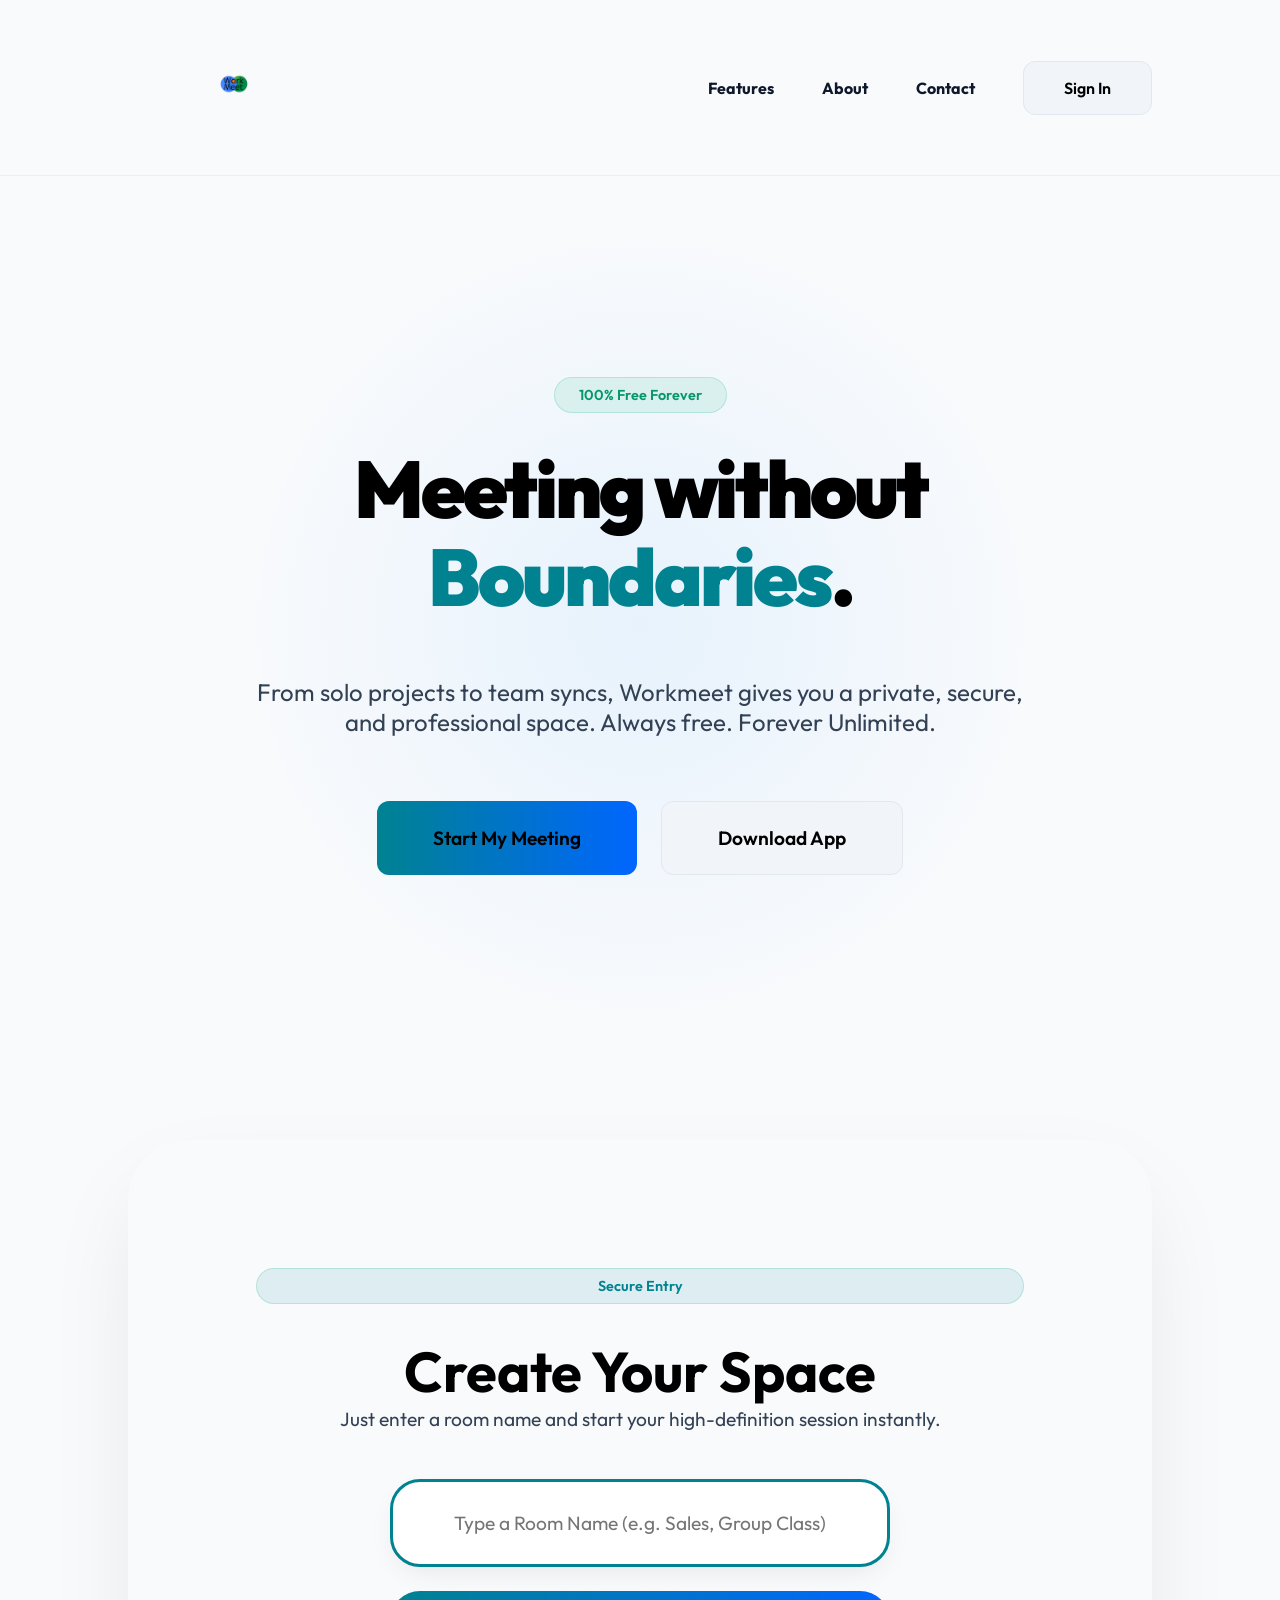
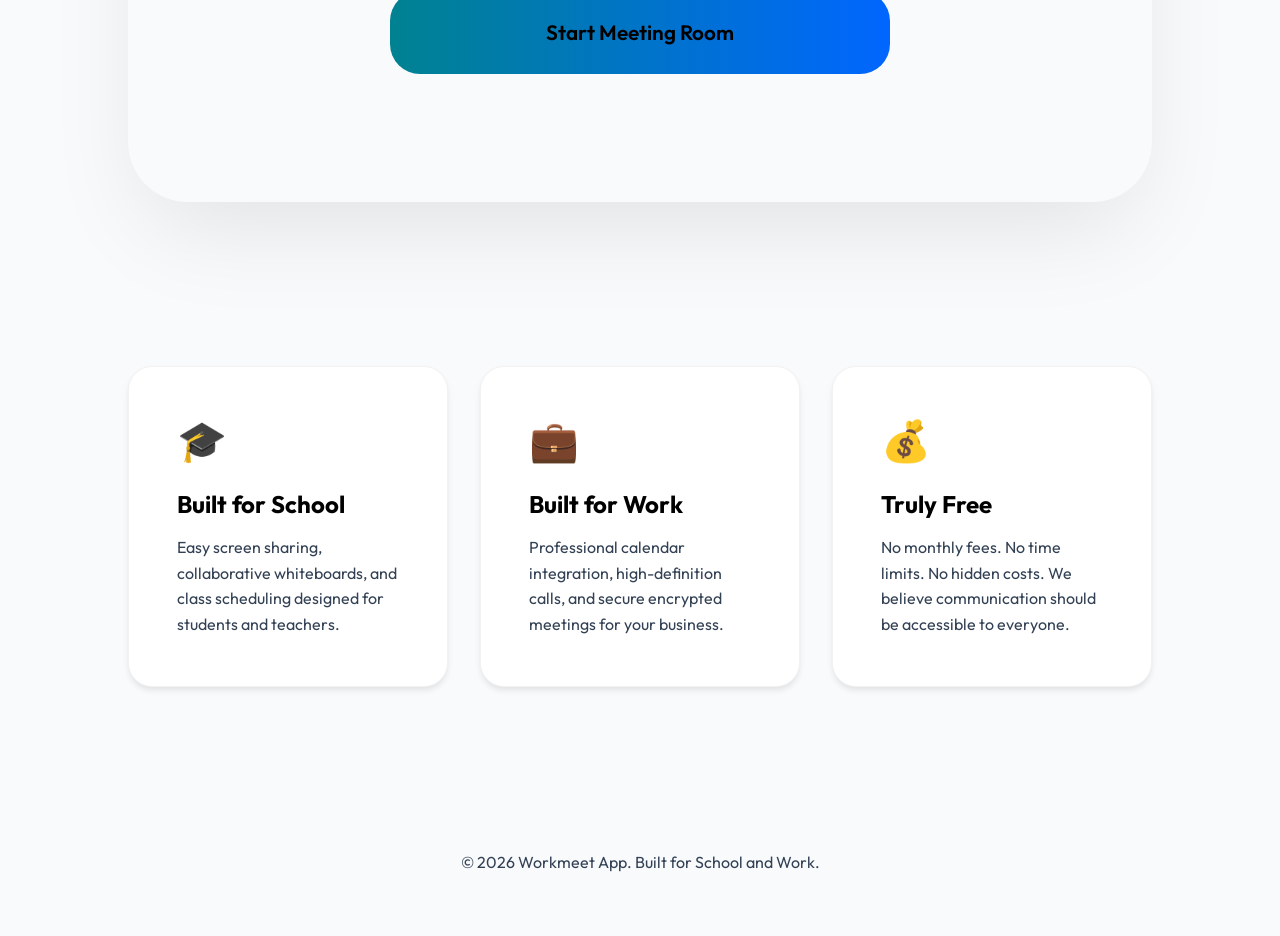
==== index.html @ 9fe21818 "Add files via upload" ====
<!DOCTYPE html>
<html lang="en">
<head>
    <meta charset="UTF-8">
    <meta name="viewport" content="width=device-width, initial-scale=1.0">
    <title>Workmeet | Free Meetings for School & Work</title>
    <meta name="description" content="The first 100% free meeting app designed for students and professionals. No limits. No hidden costs.">
    <link rel="stylesheet" href="index.css">
    <link href="https://fonts.googleapis.com/css2?family=Outfit:wght@400;500;600;700;800;900&display=swap" rel="stylesheet">
</head>
<body>
    <nav class="navbar" style="justify-content: space-between; align-items: center; padding: 1.5rem 10%; position: sticky; top: 0;">
        <div class="logo">
            <img src="assets/logo.png" alt="Workmeet Logo" style="height: 120px; width: auto; object-fit: contain;">
        </div>
        <div class="nav-links" style="display: flex; gap: 3rem; align-items: center;">
            <a href="#features" style="text-decoration: none; color: #0f172a; font-weight: 700;">Features</a>
            <a href="#about" style="text-decoration: none; color: #0f172a; font-weight: 700;">About</a>
            <a href="#contact" style="text-decoration: none; color: #0f172a; font-weight: 700;">Contact</a>
            <button class="btn btn-secondary" style="padding: 1rem 2.5rem; font-size: 1rem;">Sign In</button>
        </div>
    </nav>
    <main>
        <section class="hero" style="min-height: 80vh; display: flex; flex-direction: column; justify-content: center; align-items: center;">
            <div class="badge">100% Free Forever</div>
            <h1 style="font-size: 5rem; letter-spacing: -3px;">Meeting without <br> <span style="color: var(--primary)">Boundaries</span>.</h1>
            <p class="subtitle" style="font-size: 1.5rem; max-width: 800px; margin: 2rem 0;">From solo projects to team syncs, Workmeet gives you a private, secure, and professional space. Always free. Forever Unlimited.</p>
            
            <div class="hero-btns" style="display: flex; gap: 1.5rem; margin-top: 2rem;">
                <button class="btn btn-primary" style="padding: 1.5rem 3.5rem; font-size: 1.2rem;" onclick="scrollToJoinData()">Start My Meeting</button>
                <button class="btn btn-secondary" style="padding: 1.5rem 3.5rem; font-size: 1.2rem;">Download App</button>
            </div>
        </section>

        <!-- New Join Section (Separate) -->
        <section id="join-section" style="padding: 8rem 10%; background: #f8fafc; border-radius: 60px; margin: 4rem 10%; text-align: center; box-shadow: 0 40px 100px -20px rgba(0,0,0,0.1);">
            <div class="badge" style="background: rgba(0, 130, 145, 0.1); color: var(--primary);">Secure Entry</div>
            <h2 style="font-size: 3.5rem; margin-top: 1rem;">Create Your Space</h2>
            <p style="font-size: 1.2rem; color: var(--text-dim); margin-bottom: 3rem;">Just enter a room name and start your high-definition session instantly.</p>
            
            <div style="display: flex; flex-direction: column; align-items: center; gap: 1.5rem; width: 100%; max-width: 500px; margin: 0 auto;">
                <input type="text" id="join-room-name" placeholder="Type a Room Name (e.g. Sales, Group Class)" style="width: 100%; padding: 1.8rem 2.5rem; border-radius: 30px; border: 3px solid #e2e8f0; font-size: 1.2rem; font-family: 'Outfit'; outline: none; text-align: center; box-shadow: 0 10px 30px -10px rgba(0,0,0,0.1); transition: all 0.3s; border-color: var(--primary);">
                <button class="btn btn-primary" style="width: 100%; padding: 1.8rem; font-size: 1.3rem; border-radius: 30px;" onclick="joinMeeting()">Start Meeting Room</button>
            </div>
        </section>

        <script>
            function scrollToJoinData() {
                document.getElementById('join-section').scrollIntoView({ behavior: 'smooth' });
                document.getElementById('join-room-name').focus();
            }

            function joinMeeting() {
                const room = document.getElementById('join-room-name').value || 'Private Room';
                window.location.href = `dashboard.html?room=${encodeURIComponent(room)}`;
            }
        </script>

        <section id="features" class="features">
            <div class="feature-card">
                <span class="feature-icon">🎓</span>
                <h3>Built for School</h3>
                <p>Easy screen sharing, collaborative whiteboards, and class scheduling designed for students and teachers.</p>
            </div>
            <div class="feature-card">
                <span class="feature-icon">💼</span>
                <h3>Built for Work</h3>
                <p>Professional calendar integration, high-definition calls, and secure encrypted meetings for your business.</p>
            </div>
            <div class="feature-card">
                <span class="feature-icon">💰</span>
                <h3>Truly Free</h3>
                <p>No monthly fees. No time limits. No hidden costs. We believe communication should be accessible to everyone.</p>
            </div>
        </section>
    </main>

    <footer style="padding: 4rem 10%; text-align: center; color: var(--text-dim); border-top: 1px solid rgba(255,255,255,0.05)">
        <p>&copy; 2026 Workmeet App. Built for School and Work.</p>
    </footer>
</body>
</html>
---- index.css ----
/* Design System */
:root {
    --primary: #008291;
    --secondary: #0066ff;
    --bg-dark: #f8fafc;
    --card-bg: rgba(0, 0, 0, 0.03);
    --text-main: #000000;
    --text-dim: #334155;
    --accent: #059669;
}

* {
    margin: 0;
    padding: 0;
    box-sizing: border-box;
    font-family: 'Outfit', 'Inter', sans-serif;
}

body {
    background-color: var(--bg-dark);
    color: var(--text-main);
    overflow-x: hidden;
}

/* Animations */
@keyframes fadeIn {
    from { opacity: 0; transform: translateY(20px); }
    to { opacity: 1; transform: translateY(0); }
}

@keyframes glow {
    0% { box-shadow: 0 0 5px var(--primary); }
    50% { box-shadow: 0 0 20px var(--primary); }
    100% { box-shadow: 0 0 5px var(--primary); }
}

/* Layout */
.navbar {
    padding: 1.5rem 10%;
    display: flex;
    justify-content: space-between;
    align-items: center;
    background: rgba(248, 250, 252, 0.9);
    backdrop-filter: blur(10px);
    border-bottom: 1px solid rgba(0,0,0,0.05);
    position: fixed;
    width: 100%;
    z-index: 1000;
}

.logo {
    font-size: 1.8rem;
    font-weight: 800;
    background: linear-gradient(to right, var(--primary), var(--secondary));
    -webkit-background-clip: text;
    background-clip: text;
    -webkit-text-fill-color: transparent;
    letter-spacing: -1px;
}

.nav-links {
    display: flex;
    gap: 2.5rem;
}

.nav-links a {
    color: #334155;
    text-decoration: none;
    font-weight: 700;
    transition: color 0.3s;
}

.nav-links a:hover {
    color: var(--primary);
}

.hero {
    height: 100vh;
    display: flex;
    flex-direction: column;
    justify-content: center;
    align-items: center;
    text-align: center;
    padding: 0 10%;
    background: radial-gradient(circle at 50% 50%, rgba(79, 172, 254, 0.1) 0%, transparent 50%);
}

.badge {
    background: rgba(16, 185, 129, 0.1);
    color: var(--accent);
    padding: 0.5rem 1.5rem;
    border-radius: 99px;
    font-size: 0.9rem;
    font-weight: 600;
    margin-bottom: 2rem;
    border: 1px solid rgba(16, 185, 129, 0.2);
    animation: fadeIn 0.8s ease-out;
}

h1 {
    font-size: 4.5rem;
    font-weight: 900;
    margin-bottom: 1.5rem;
    line-height: 1.1;
    animation: fadeIn 1s ease-out;
}

.subtitle {
    font-size: 1.25rem;
    color: var(--text-dim);
    max-width: 600px;
    margin-bottom: 3rem;
    animation: fadeIn 1.2s ease-out;
}

.cta-group {
    display: flex;
    gap: 1.5rem;
    animation: fadeIn 1.4s ease-out;
}

.btn {
    padding: 1rem 2.5rem;
    border-radius: 12px;
    font-size: 1.1rem;
    font-weight: 600;
    cursor: pointer;
    transition: all 0.3s;
    border: none;
}

.btn-primary {
    background: linear-gradient(to right, var(--primary), var(--secondary));
    color: #000;
}

.btn-primary:hover {
    transform: translateY(-3px);
    box-shadow: 0 10px 20px rgba(0, 242, 254, 0.3);
}

.btn-secondary {
    background: #f1f5f9;
    color: #000000;
    border: 1px solid #e2e8f0;
}

.btn-secondary:hover {
    background: #e2e8f0;
}

/* Features Section */
.features {
    padding: 100px 10%;
    display: grid;
    grid-template-columns: repeat(auto-fit, minmax(300px, 1fr));
    gap: 2rem;
}

.feature-card {
    background: #ffffff;
    padding: 3rem;
    border-radius: 24px;
    border: 1px solid rgba(0,0,0,0.05);
    box-shadow: 0 4px 6px -1px rgba(0, 0, 0, 0.1);
    transition: all 0.3s;
}

.feature-card:hover {
    border-color: var(--primary);
    transform: translateY(-10px);
}

.feature-icon {
    font-size: 2.5rem;
    margin-bottom: 1.5rem;
    display: block;
}

.feature-card h3 {
    font-size: 1.5rem;
    margin-bottom: 1rem;
}

.feature-card p {
    color: var(--text-dim);
    line-height: 1.6;
}
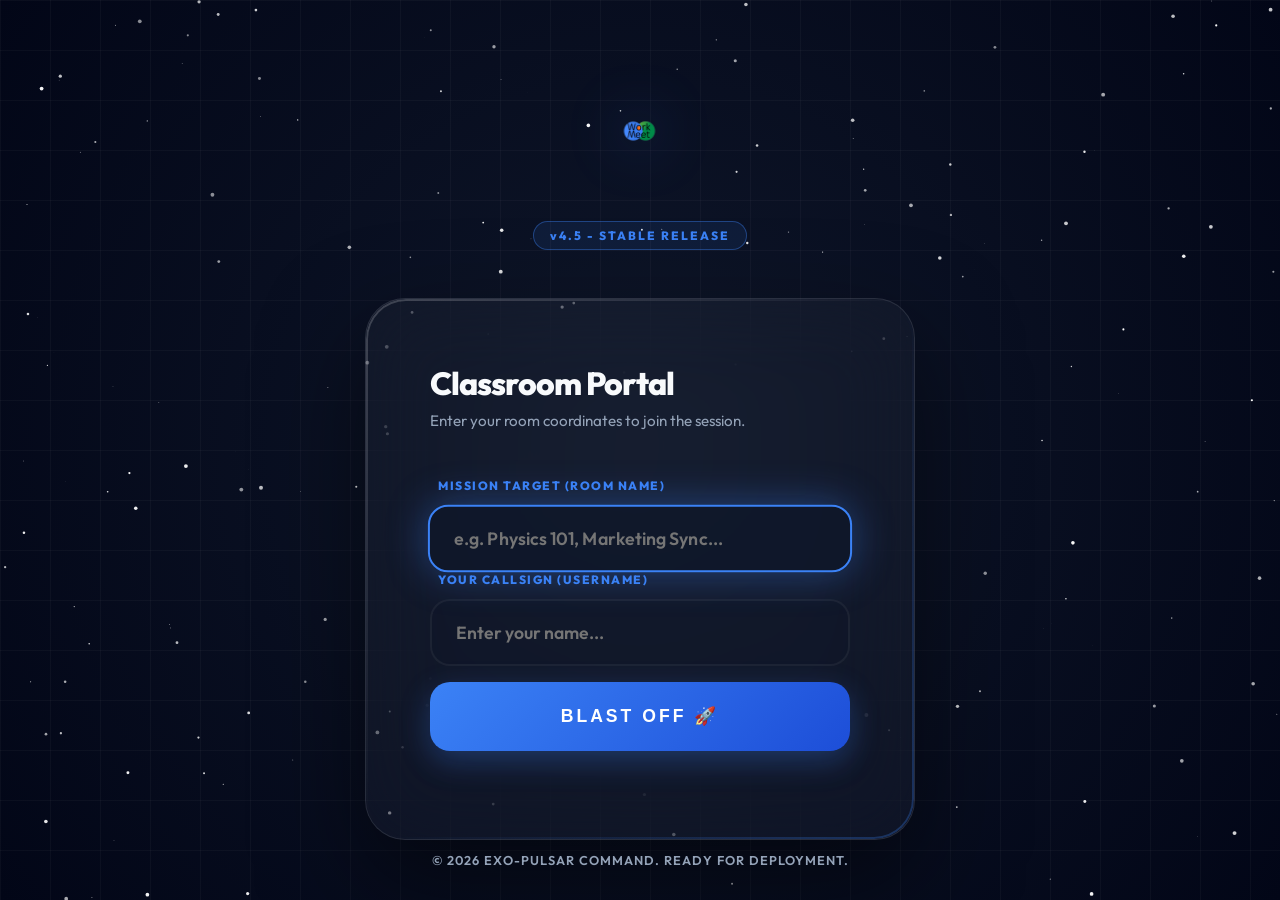
==== commit d267fdb8: "Add files via upload" ====
--- a/index.html
+++ b/index.html
@@ -3,80 +3,118 @@
 <head>
     <meta charset="UTF-8">
     <meta name="viewport" content="width=device-width, initial-scale=1.0">
-    <title>Workmeet | Free Meetings for School & Work</title>
-    <meta name="description" content="The first 100% free meeting app designed for students and professionals. No limits. No hidden costs.">
+    <title>Exo-Pulsar | The Universal Classroom Portal</title>
+    <meta name="description" content="Entry portal for Exo-Pulsar, the elite classroom hub for synchronized learning and professional collaboration.">
     <link rel="stylesheet" href="index.css">
-    <link href="https://fonts.googleapis.com/css2?family=Outfit:wght@400;500;600;700;800;900&display=swap" rel="stylesheet">
 </head>
 <body>
-    <nav class="navbar" style="justify-content: space-between; align-items: center; padding: 1.5rem 10%; position: sticky; top: 0;">
-        <div class="logo">
-            <img src="assets/logo.png" alt="Workmeet Logo" style="height: 120px; width: auto; object-fit: contain;">
+    <!-- BACKGROUND HUD -->
+    <canvas id="stars"></canvas>
+    <div class="grid-bg"></div>
+
+    <main class="portal-container">
+        <!-- LOGO HUD -->
+        <div class="logo-hud">
+            <img src="assets/logo.png" alt="Exo Logo" class="logo-image">
+            <div>
+                <span class="version-pill">v4.5 - STABLE RELEASE</span>
+            </div>
         </div>
-        <div class="nav-links" style="display: flex; gap: 3rem; align-items: center;">
-            <a href="#features" style="text-decoration: none; color: #0f172a; font-weight: 700;">Features</a>
-            <a href="#about" style="text-decoration: none; color: #0f172a; font-weight: 700;">About</a>
-            <a href="#contact" style="text-decoration: none; color: #0f172a; font-weight: 700;">Contact</a>
-            <button class="btn btn-secondary" style="padding: 1rem 2.5rem; font-size: 1rem;">Sign In</button>
-        </div>
-    </nav>
-    <main>
-        <section class="hero" style="min-height: 80vh; display: flex; flex-direction: column; justify-content: center; align-items: center;">
-            <div class="badge">100% Free Forever</div>
-            <h1 style="font-size: 5rem; letter-spacing: -3px;">Meeting without <br> <span style="color: var(--primary)">Boundaries</span>.</h1>
-            <p class="subtitle" style="font-size: 1.5rem; max-width: 800px; margin: 2rem 0;">From solo projects to team syncs, Workmeet gives you a private, secure, and professional space. Always free. Forever Unlimited.</p>
-            
-            <div class="hero-btns" style="display: flex; gap: 1.5rem; margin-top: 2rem;">
-                <button class="btn btn-primary" style="padding: 1.5rem 3.5rem; font-size: 1.2rem;" onclick="scrollToJoinData()">Start My Meeting</button>
-                <button class="btn btn-secondary" style="padding: 1.5rem 3.5rem; font-size: 1.2rem;">Download App</button>
+
+        <!-- ENTRY PORTAL -->
+        <section class="entry-portal">
+            <h1 class="portal-title">Classroom Portal</h1>
+            <p class="portal-subtitle">Enter your room coordinates to join the session.</p>
+
+            <div class="input-group">
+                <div>
+                    <label class="input-label">MISSION TARGET (ROOM NAME)</label>
+                    <input type="text" id="join-room-name" class="portal-input" placeholder="e.g. Physics 101, Marketing Sync..." autofocus>
+                </div>
+                
+                <div>
+                    <label class="input-label">YOUR CALLSIGN (USERNAME)</label>
+                    <input type="text" id="join-user-name" class="portal-input" placeholder="Enter your name...">
+                </div>
+
+                <button class="btn-launch" onclick="launchMission()">Blast Off 🚀</button>
             </div>
         </section>
 
-        <!-- New Join Section (Separate) -->
-        <section id="join-section" style="padding: 8rem 10%; background: #f8fafc; border-radius: 60px; margin: 4rem 10%; text-align: center; box-shadow: 0 40px 100px -20px rgba(0,0,0,0.1);">
-            <div class="badge" style="background: rgba(0, 130, 145, 0.1); color: var(--primary);">Secure Entry</div>
-            <h2 style="font-size: 3.5rem; margin-top: 1rem;">Create Your Space</h2>
-            <p style="font-size: 1.2rem; color: var(--text-dim); margin-bottom: 3rem;">Just enter a room name and start your high-definition session instantly.</p>
-            
-            <div style="display: flex; flex-direction: column; align-items: center; gap: 1.5rem; width: 100%; max-width: 500px; margin: 0 auto;">
-                <input type="text" id="join-room-name" placeholder="Type a Room Name (e.g. Sales, Group Class)" style="width: 100%; padding: 1.8rem 2.5rem; border-radius: 30px; border: 3px solid #e2e8f0; font-size: 1.2rem; font-family: 'Outfit'; outline: none; text-align: center; box-shadow: 0 10px 30px -10px rgba(0,0,0,0.1); transition: all 0.3s; border-color: var(--primary);">
-                <button class="btn btn-primary" style="width: 100%; padding: 1.8rem; font-size: 1.3rem; border-radius: 30px;" onclick="joinMeeting()">Start Meeting Room</button>
-            </div>
-        </section>
-
-        <script>
-            function scrollToJoinData() {
-                document.getElementById('join-section').scrollIntoView({ behavior: 'smooth' });
-                document.getElementById('join-room-name').focus();
-            }
-
-            function joinMeeting() {
-                const room = document.getElementById('join-room-name').value || 'Private Room';
-                window.location.href = `dashboard.html?room=${encodeURIComponent(room)}`;
-            }
-        </script>
-
-        <section id="features" class="features">
-            <div class="feature-card">
-                <span class="feature-icon">🎓</span>
-                <h3>Built for School</h3>
-                <p>Easy screen sharing, collaborative whiteboards, and class scheduling designed for students and teachers.</p>
-            </div>
-            <div class="feature-card">
-                <span class="feature-icon">💼</span>
-                <h3>Built for Work</h3>
-                <p>Professional calendar integration, high-definition calls, and secure encrypted meetings for your business.</p>
-            </div>
-            <div class="feature-card">
-                <span class="feature-icon">💰</span>
-                <h3>Truly Free</h3>
-                <p>No monthly fees. No time limits. No hidden costs. We believe communication should be accessible to everyone.</p>
-            </div>
-        </section>
+        <footer class="portal-footer">
+            &copy; 2026 EXO-PULSAR COMMAND. READY FOR DEPLOYMENT.
+        </footer>
     </main>
 
-    <footer style="padding: 4rem 10%; text-align: center; color: var(--text-dim); border-top: 1px solid rgba(255,255,255,0.05)">
-        <p>&copy; 2026 Workmeet App. Built for School and Work.</p>
-    </footer>
+    <script>
+        // --- STAR FIELD ENGINE ---
+        const canvas = document.getElementById('stars');
+        const ctx = canvas.getContext('2d');
+        let stars = [];
+
+        function resize() {
+            canvas.width = window.innerWidth;
+            canvas.height = window.innerHeight;
+        }
+
+        class Star {
+            constructor() {
+                this.x = Math.random() * canvas.width;
+                this.y = Math.random() * canvas.height;
+                this.size = Math.random() * 2;
+                this.speed = Math.random() * 0.5 + 0.1;
+            }
+            update() {
+                this.y += this.speed;
+                if (this.y > canvas.height) {
+                    this.y = 0;
+                    this.x = Math.random() * canvas.width;
+                }
+            }
+            draw() {
+                ctx.fillStyle = 'rgba(255, 255, 255, ' + (Math.random() * 0.5 + 0.5) + ')';
+                ctx.beginPath();
+                ctx.arc(this.x, this.y, this.size, 0, Math.PI * 2);
+                ctx.fill();
+            }
+        }
+
+        function initStars() {
+            stars = [];
+            for (let i = 0; i < 200; i++) {
+                stars.push(new Star());
+            }
+        }
+
+        function animate() {
+            ctx.clearRect(0, 0, canvas.width, canvas.height);
+            stars.forEach(s => {
+                s.update();
+                s.draw();
+            });
+            requestAnimationFrame(animate);
+        }
+
+        window.addEventListener('resize', () => { resize(); initStars(); });
+        resize();
+        initStars();
+        animate();
+
+        // --- LAUNCH LOGIC ---
+        function launchMission() {
+            const room = document.getElementById('join-room-name').value || 'Private Room';
+            const user = document.getElementById('join-user-name').value || 'Guest';
+            
+            // Save user name locally for the dashboard to pick up
+            localStorage.setItem('exo_username', user);
+            
+            window.location.href = `dashboard.html?room=${encodeURIComponent(room)}`;
+        }
+
+        // Enter key support
+        document.addEventListener('keypress', (e) => {
+            if (e.key === 'Enter') launchMission();
+        });
+    </script>
 </body>
 </html>
--- a/index.css
+++ b/index.css
@@ -1,188 +1,214 @@
-/* Design System */
+@import url('https://fonts.googleapis.com/css2?family=Outfit:wght@400;500;600;700;800;900&display=swap');
+
 :root {
-    --primary: #008291;
-    --secondary: #0066ff;
-    --bg-dark: #f8fafc;
-    --card-bg: rgba(0, 0, 0, 0.03);
-    --text-main: #000000;
-    --text-dim: #334155;
-    --accent: #059669;
+    --primary: #3b82f6;
+    --primary-glow: rgba(59, 130, 246, 0.4);
+    --bg-space: #020617;
+    --glass: rgba(255, 255, 255, 0.03);
+    --glass-heavy: rgba(255, 255, 255, 0.08);
+    --glass-border: rgba(255, 255, 255, 0.1);
+    --text-white: #f8fafc;
+    --text-dim: #94a3b8;
 }
 
 * {
     margin: 0;
     padding: 0;
     box-sizing: border-box;
-    font-family: 'Outfit', 'Inter', sans-serif;
 }
 
 body {
-    background-color: var(--bg-dark);
-    color: var(--text-main);
+    font-family: 'Outfit', sans-serif;
+    background-color: var(--bg-space);
+    color: var(--text-white);
     overflow-x: hidden;
-}
-
-/* Animations */
-@keyframes fadeIn {
-    from { opacity: 0; transform: translateY(20px); }
-    to { opacity: 1; transform: translateY(0); }
-}
-
-@keyframes glow {
-    0% { box-shadow: 0 0 5px var(--primary); }
-    50% { box-shadow: 0 0 20px var(--primary); }
-    100% { box-shadow: 0 0 5px var(--primary); }
-}
-
-/* Layout */
-.navbar {
-    padding: 1.5rem 10%;
-    display: flex;
-    justify-content: space-between;
-    align-items: center;
-    background: rgba(248, 250, 252, 0.9);
-    backdrop-filter: blur(10px);
-    border-bottom: 1px solid rgba(0,0,0,0.05);
+    min-height: 100vh;
+}
+
+/* --- STAR FIELD CORE --- */
+canvas#stars {
     position: fixed;
-    width: 100%;
-    z-index: 1000;
-}
-
-.logo {
-    font-size: 1.8rem;
-    font-weight: 800;
-    background: linear-gradient(to right, var(--primary), var(--secondary));
-    -webkit-background-clip: text;
-    background-clip: text;
-    -webkit-text-fill-color: transparent;
-    letter-spacing: -1px;
-}
-
-.nav-links {
-    display: flex;
-    gap: 2.5rem;
-}
-
-.nav-links a {
-    color: #334155;
-    text-decoration: none;
-    font-weight: 700;
-    transition: color 0.3s;
-}
-
-.nav-links a:hover {
-    color: var(--primary);
-}
-
-.hero {
-    height: 100vh;
+    top: 0;
+    left: 0;
+    width: 100%;
+    height: 100%;
+    z-index: 0;
+    background: radial-gradient(circle at 50% 50%, #0f172a 0%, #020617 100%);
+}
+
+.portal-container {
+    position: relative;
+    z-index: 10;
+    min-height: 100vh;
     display: flex;
     flex-direction: column;
+    align-items: center;
     justify-content: center;
-    align-items: center;
+    padding: 2rem;
+}
+
+/* --- LOGO HUD --- */
+.logo-hud {
+    margin-bottom: 3rem;
     text-align: center;
-    padding: 0 10%;
-    background: radial-gradient(circle at 50% 50%, rgba(79, 172, 254, 0.1) 0%, transparent 50%);
-}
-
-.badge {
-    background: rgba(16, 185, 129, 0.1);
-    color: var(--accent);
-    padding: 0.5rem 1.5rem;
+    animation: fadeInDown 1s ease-out;
+}
+
+.logo-image {
+    height: 140px;
+    width: auto;
+    filter: drop-shadow(0 0 30px var(--primary-glow));
+}
+
+.version-pill {
+    display: inline-block;
+    background: rgba(59, 130, 246, 0.1);
+    border: 1px solid var(--primary-glow);
+    color: var(--primary);
+    padding: 6px 16px;
     border-radius: 99px;
-    font-size: 0.9rem;
-    font-weight: 600;
-    margin-bottom: 2rem;
-    border: 1px solid rgba(16, 185, 129, 0.2);
-    animation: fadeIn 0.8s ease-out;
-}
-
-h1 {
-    font-size: 4.5rem;
-    font-weight: 900;
+    font-size: 0.75rem;
+    font-weight: 800;
+    letter-spacing: 2px;
+    margin-top: 1rem;
+}
+
+/* --- ENTRY PORTAL CARD --- */
+.entry-portal {
+    background: var(--glass);
+    backdrop-filter: blur(40px);
+    -webkit-backdrop-filter: blur(40px);
+    border: 1px solid var(--glass-border);
+    border-radius: 40px;
+    padding: 4rem;
+    width: 100%;
+    max-width: 550px;
+    box-shadow: 0 40px 100px rgba(0,0,0,0.5);
+    animation: portalLaunch 1.2s cubic-bezier(0.16, 1, 0.3, 1);
+    position: relative;
+}
+
+.entry-portal::before {
+    content: '';
+    position: absolute;
+    inset: 0;
+    border-radius: 40px;
+    padding: 2px;
+    background: linear-gradient(135deg, rgba(255,255,255,0.2), transparent, rgba(59, 130, 246, 0.3));
+    -webkit-mask: linear-gradient(#fff 0 0) content-box, linear-gradient(#fff 0 0);
+    mask: linear-gradient(#fff 0 0) content-box, linear-gradient(#fff 0 0);
+    -webkit-mask-composite: xor;
+    mask-composite: exclude;
+}
+
+.portal-title {
+    font-size: 2rem;
+    font-weight: 800;
+    margin-bottom: 0.5rem;
+    letter-spacing: -1px;
+}
+
+.portal-subtitle {
+    color: var(--text-dim);
+    font-size: 0.95rem;
+    margin-bottom: 3rem;
+}
+
+/* --- INPUT SYSTEM --- */
+.input-group {
     margin-bottom: 1.5rem;
-    line-height: 1.1;
-    animation: fadeIn 1s ease-out;
-}
-
-.subtitle {
-    font-size: 1.25rem;
-    color: var(--text-dim);
-    max-width: 600px;
-    margin-bottom: 3rem;
-    animation: fadeIn 1.2s ease-out;
-}
-
-.cta-group {
-    display: flex;
-    gap: 1.5rem;
-    animation: fadeIn 1.4s ease-out;
-}
-
-.btn {
-    padding: 1rem 2.5rem;
-    border-radius: 12px;
+    text-align: left;
+}
+
+.input-label {
+    display: block;
+    font-size: 0.75rem;
+    font-weight: 800;
+    color: var(--primary);
+    letter-spacing: 1.5px;
+    text-transform: uppercase;
+    margin-bottom: 0.75rem;
+    margin-left: 0.5rem;
+}
+
+.portal-input {
+    width: 100%;
+    background: rgba(15, 23, 42, 0.4);
+    border: 2px solid rgba(255,255,255,0.05);
+    border-radius: 20px;
+    padding: 1.25rem 1.5rem;
+    color: white;
     font-size: 1.1rem;
     font-weight: 600;
+    font-family: inherit;
+    transition: all 0.3s;
+    outline: none;
+}
+
+.portal-input:focus {
+    background: rgba(15, 23, 42, 0.7);
+    border-color: var(--primary);
+    box-shadow: 0 0 40px var(--primary-glow);
+    transform: scale(1.01);
+}
+
+.btn-launch {
+    width: 100%;
+    background: linear-gradient(135deg, #3b82f6, #1d4ed8);
+    color: white;
+    border: none;
+    padding: 1.5rem;
+    border-radius: 20px;
+    font-size: 1.1rem;
+    font-weight: 900;
+    text-transform: uppercase;
+    letter-spacing: 3px;
     cursor: pointer;
-    transition: all 0.3s;
-    border: none;
-}
-
-.btn-primary {
-    background: linear-gradient(to right, var(--primary), var(--secondary));
-    color: #000;
-}
-
-.btn-primary:hover {
-    transform: translateY(-3px);
-    box-shadow: 0 10px 20px rgba(0, 242, 254, 0.3);
-}
-
-.btn-secondary {
-    background: #f1f5f9;
-    color: #000000;
-    border: 1px solid #e2e8f0;
-}
-
-.btn-secondary:hover {
-    background: #e2e8f0;
-}
-
-/* Features Section */
-.features {
-    padding: 100px 10%;
-    display: grid;
-    grid-template-columns: repeat(auto-fit, minmax(300px, 1fr));
-    gap: 2rem;
-}
-
-.feature-card {
-    background: #ffffff;
-    padding: 3rem;
-    border-radius: 24px;
-    border: 1px solid rgba(0,0,0,0.05);
-    box-shadow: 0 4px 6px -1px rgba(0, 0, 0, 0.1);
-    transition: all 0.3s;
-}
-
-.feature-card:hover {
-    border-color: var(--primary);
-    transform: translateY(-10px);
-}
-
-.feature-icon {
-    font-size: 2.5rem;
-    margin-bottom: 1.5rem;
-    display: block;
-}
-
-.feature-card h3 {
-    font-size: 1.5rem;
-    margin-bottom: 1rem;
-}
-
-.feature-card p {
+    transition: all 0.4s cubic-bezier(0.175, 0.885, 0.32, 1.275);
+    margin-top: 1rem;
+    box-shadow: 0 10px 30px rgba(59, 130, 246, 0.3);
+}
+
+.btn-launch:hover {
+    transform: translateY(-5px);
+    box-shadow: 0 20px 50px rgba(59, 130, 246, 0.5);
+    filter: brightness(1.1);
+}
+
+.btn-launch:active {
+    transform: translateY(0) scale(0.98);
+}
+
+/* --- FOOTER HUD --- */
+.portal-footer {
+    position: fixed;
+    bottom: 2rem;
+    text-align: center;
+    width: 100%;
     color: var(--text-dim);
-    line-height: 1.6;
-}
+    font-size: 0.8rem;
+    font-weight: 600;
+    letter-spacing: 1px;
+}
+
+/* --- ANIMATIONS --- */
+@keyframes portalLaunch {
+    from { opacity: 0; transform: translateY(50px) scale(0.95); }
+    to { opacity: 1; transform: translateY(0) scale(1); }
+}
+
+@keyframes fadeInDown {
+    from { opacity: 0; transform: translateY(-30px); }
+    to { opacity: 1; transform: translateY(0); }
+}
+
+.grid-bg {
+    position: fixed;
+    inset: 0;
+    background-image: 
+        linear-gradient(rgba(255,255,255,0.03) 1px, transparent 1px),
+        linear-gradient(90deg, rgba(255,255,255,0.03) 1px, transparent 1px);
+    background-size: 50px 50px;
+    z-index: 1;
+    pointer-events: none;
+}
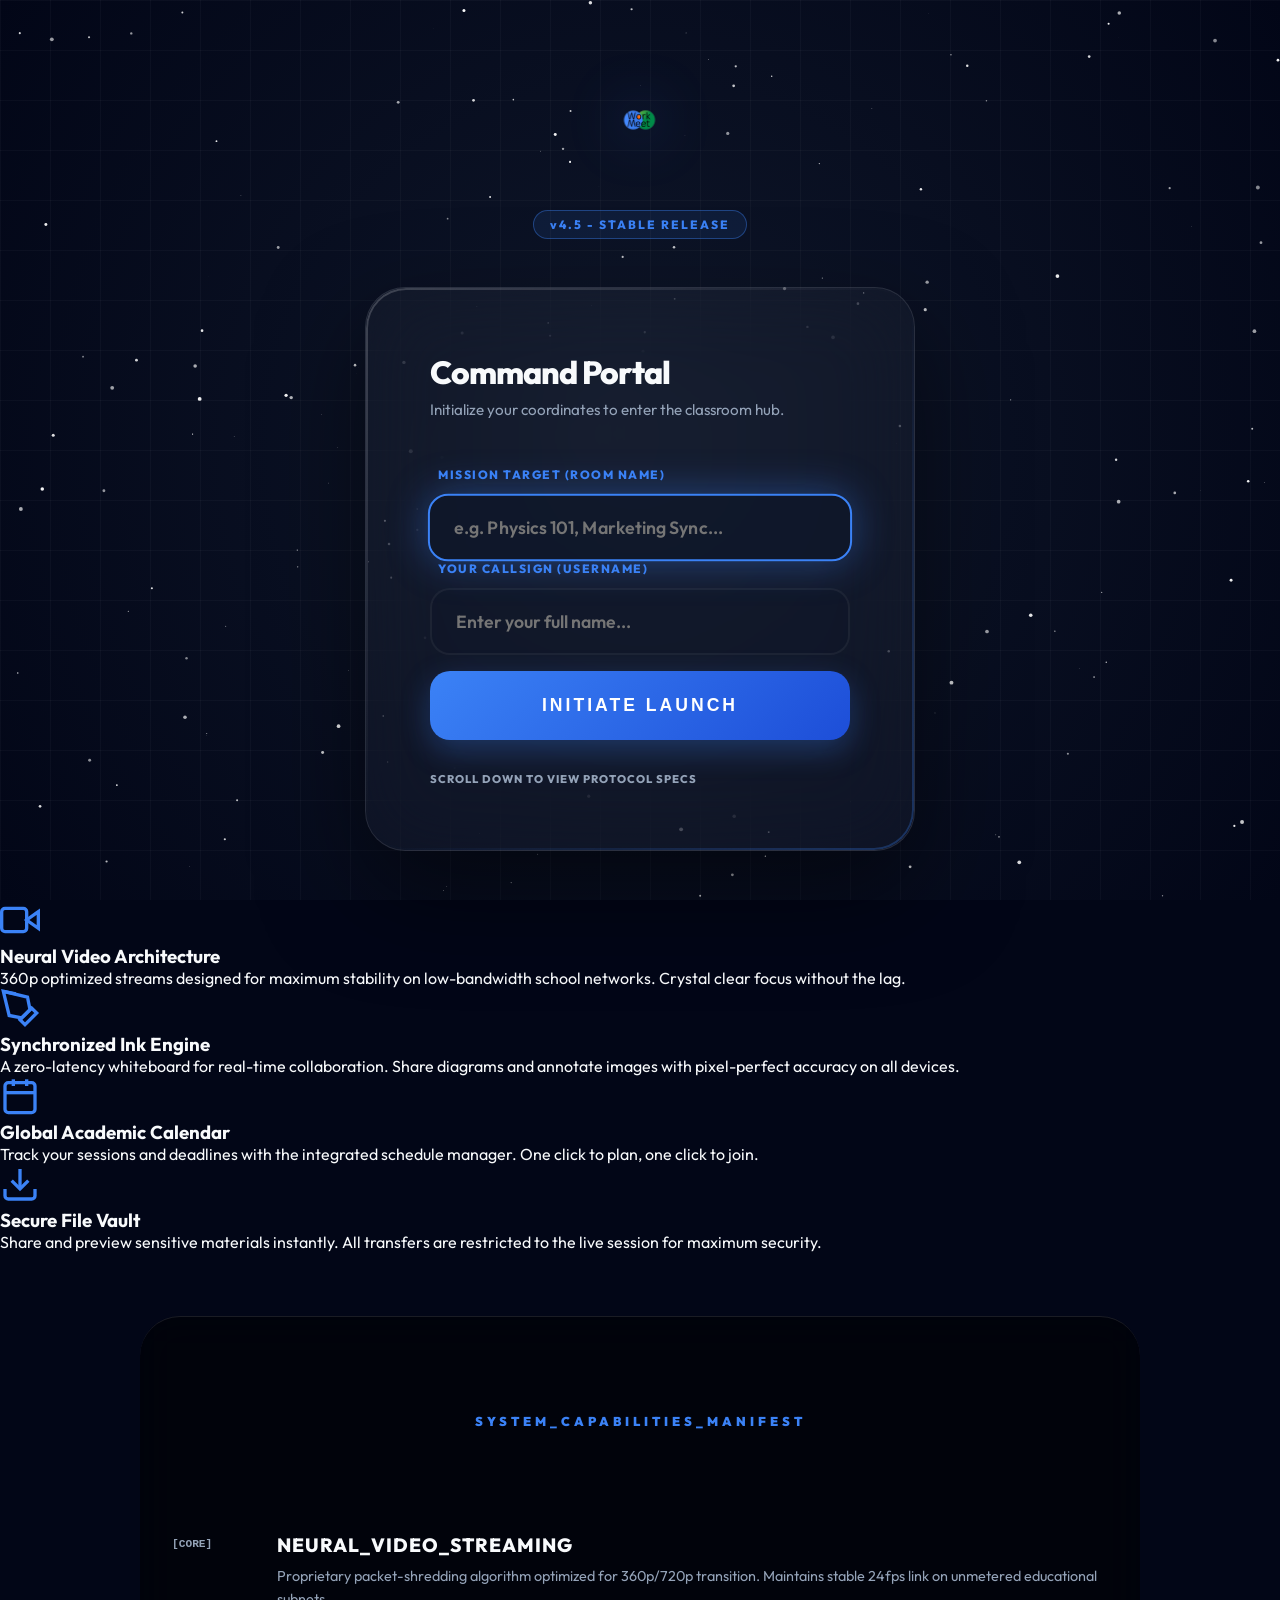
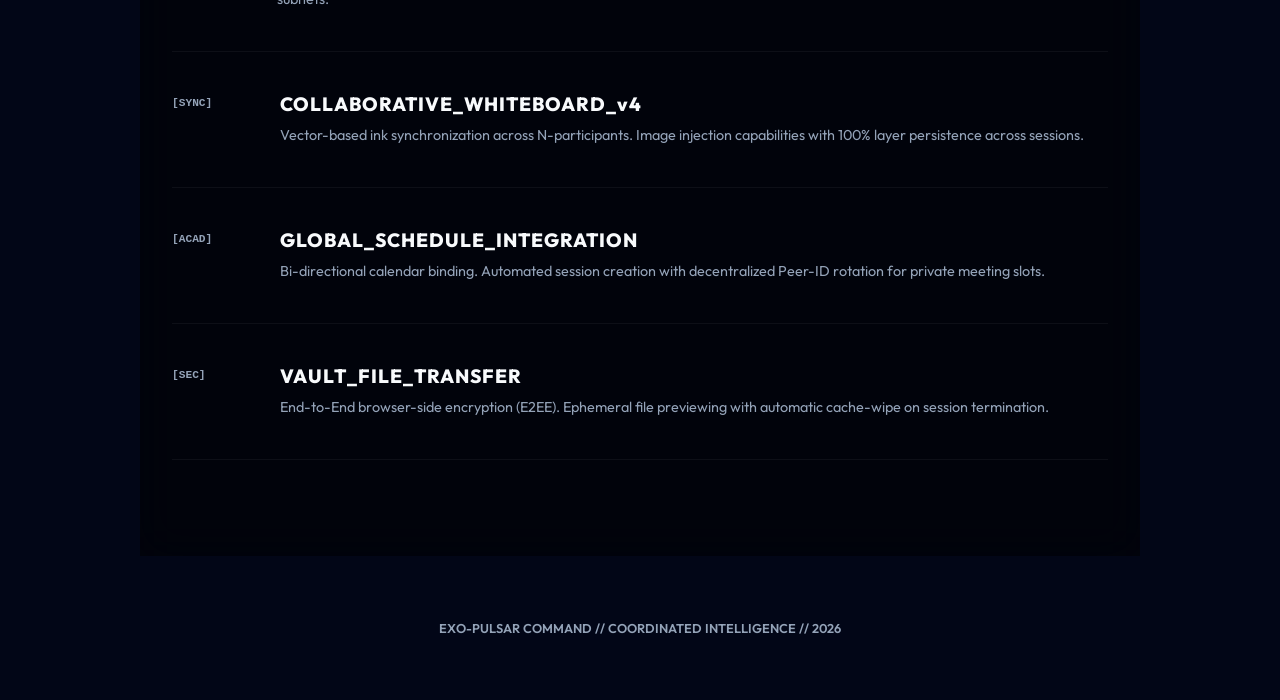
==== commit 4eedaff3: "Add files via upload" ====
--- a/index.html
+++ b/index.html
@@ -3,7 +3,7 @@
 <head>
     <meta charset="UTF-8">
     <meta name="viewport" content="width=device-width, initial-scale=1.0">
-    <title>Exo-Pulsar | The Universal Classroom Portal</title>
+    <title>Exo-Pulsar | The Universal Classroom Protocol</title>
     <meta name="description" content="Entry portal for Exo-Pulsar, the elite classroom hub for synchronized learning and professional collaboration.">
     <link rel="stylesheet" href="index.css">
 </head>
@@ -12,42 +12,116 @@
     <canvas id="stars"></canvas>
     <div class="grid-bg"></div>
 
-    <main class="portal-container">
-        <!-- LOGO HUD -->
-        <div class="logo-hud">
-            <img src="assets/logo.png" alt="Exo Logo" class="logo-image">
-            <div>
-                <span class="version-pill">v4.5 - STABLE RELEASE</span>
+    <main>
+        <section class="portal-container">
+            <!-- LOGO HUD -->
+            <div class="logo-hud">
+                <img src="assets/logo.png" alt="Exo Logo" class="logo-image">
+                <div>
+                    <span class="version-pill">v4.5 - STABLE RELEASE</span>
+                </div>
             </div>
-        </div>
 
-        <!-- ENTRY PORTAL -->
-        <section class="entry-portal">
-            <h1 class="portal-title">Classroom Portal</h1>
-            <p class="portal-subtitle">Enter your room coordinates to join the session.</p>
+            <!-- ENTRY PORTAL -->
+            <section class="entry-portal">
+                <h1 class="portal-title">Command Portal</h1>
+                <p class="portal-subtitle">Initialize your coordinates to enter the classroom hub.</p>
 
-            <div class="input-group">
-                <div>
-                    <label class="input-label">MISSION TARGET (ROOM NAME)</label>
-                    <input type="text" id="join-room-name" class="portal-input" placeholder="e.g. Physics 101, Marketing Sync..." autofocus>
+                <div class="input-group">
+                    <div>
+                        <label class="input-label">MISSION TARGET (ROOM NAME)</label>
+                        <input type="text" id="join-room-name" class="portal-input" placeholder="e.g. Physics 101, Marketing Sync..." autofocus>
+                    </div>
+                    
+                    <div>
+                        <label class="input-label">YOUR CALLSIGN (USERNAME)</label>
+                        <input type="text" id="join-user-name" class="portal-input" placeholder="Enter your full name...">
+                    </div>
+
+                    <button class="btn-launch" onclick="launchMission()">Initiate Launch</button>
                 </div>
                 
-                <div>
-                    <label class="input-label">YOUR CALLSIGN (USERNAME)</label>
-                    <input type="text" id="join-user-name" class="portal-input" placeholder="Enter your name...">
+                <div style="margin-top: 2rem; color: var(--text-dim); font-size: 0.7rem; font-weight: 800; letter-spacing: 1px;">
+                    SCROLL DOWN TO VIEW PROTOCOL SPECS
                 </div>
+            </section>
+        </section>
 
-                <button class="btn-launch" onclick="launchMission()">Blast Off 🚀</button>
+        <!-- FEATURE SHOWCASE (THE VISION SCROLL) -->
+        <section class="features-grid">
+            <div class="f-card">
+                <span class="f-icon">
+                    <svg width="40" height="40" viewBox="0 0 24 24" fill="none" stroke="#3b82f6" stroke-width="2"><path d="M23 7l-7 5 7 5V7z"></path><rect x="1" y="5" width="15" height="14" rx="2" ry="2"></rect></svg>
+                </span>
+                <h3>Neural Video Architecture</h3>
+                <p>360p optimized streams designed for maximum stability on low-bandwidth school networks. Crystal clear focus without the lag.</p>
+            </div>
+            <div class="f-card">
+                <span class="f-icon">
+                    <svg width="40" height="40" viewBox="0 0 24 24" fill="none" stroke="#3b82f6" stroke-width="2"><path d="M12 19l7-7 3 3-7 7-3-3z"></path><path d="M18 13l-1.5-7.5L2 2l3.5 14.5L13 18l5-5z"></path><path d="M2 2l7.5 1.5"></path></svg>
+                </span>
+                <h3>Synchronized Ink Engine</h3>
+                <p>A zero-latency whiteboard for real-time collaboration. Share diagrams and annotate images with pixel-perfect accuracy on all devices.</p>
+            </div>
+            <div class="f-card">
+                <span class="f-icon">
+                    <svg width="40" height="40" viewBox="0 0 24 24" fill="none" stroke="#3b82f6" stroke-width="2"><rect x="3" y="4" width="18" height="18" rx="2" ry="2"></rect><line x1="16" y1="2" x2="16" y2="6"></line><line x1="8" y1="2" x2="8" y2="6"></line><line x1="3" y1="10" x2="21" y2="10"></line></svg>
+                </span>
+                <h3>Global Academic Calendar</h3>
+                <p>Track your sessions and deadlines with the integrated schedule manager. One click to plan, one click to join.</p>
+            </div>
+            <div class="f-card">
+                <span class="f-icon">
+                    <svg width="40" height="40" viewBox="0 0 24 24" fill="none" stroke="#3b82f6" stroke-width="2"><path d="M21 15v4a2 2 0 0 1-2 2H5a2 2 0 0 1-2-2v-4"></path><polyline points="7 10 12 15 17 10"></polyline><line x1="12" y1="15" x2="12" y2="3"></line></svg>
+                </span>
+                <h3>Secure File Vault</h3>
+                <p>Share and preview sensitive materials instantly. All transfers are restricted to the live session for maximum security.</p>
             </div>
         </section>
 
-        <footer class="portal-footer">
-            &copy; 2026 EXO-PULSAR COMMAND. READY FOR DEPLOYMENT.
+        <!-- FULL PROTOCOL MANIFEST (THE VISION COMPLETE) -->
+        <section class="protocol-manifest">
+            <h2 class="manifest-title">SYSTEM_CAPABILITIES_MANIFEST</h2>
+            
+            <div class="manifest-row">
+                <div class="manifest-tag">[CORE]</div>
+                <div class="manifest-content">
+                    <h4>NEURAL_VIDEO_STREAMING</h4>
+                    <p>Proprietary packet-shredding algorithm optimized for 360p/720p transition. Maintains stable 24fps link on unmetered educational subnets.</p>
+                </div>
+            </div>
+
+            <div class="manifest-row">
+                <div class="manifest-tag">[SYNC]</div>
+                <div class="manifest-content">
+                    <h4>COLLABORATIVE_WHITEBOARD_v4</h4>
+                    <p>Vector-based ink synchronization across N-participants. Image injection capabilities with 100% layer persistence across sessions.</p>
+                </div>
+            </div>
+
+            <div class="manifest-row">
+                <div class="manifest-tag">[ACAD]</div>
+                <div class="manifest-content">
+                    <h4>GLOBAL_SCHEDULE_INTEGRATION</h4>
+                    <p>Bi-directional calendar binding. Automated session creation with decentralized Peer-ID rotation for private meeting slots.</p>
+                </div>
+            </div>
+
+            <div class="manifest-row">
+                <div class="manifest-tag">[SEC]</div>
+                <div class="manifest-content">
+                    <h4>VAULT_FILE_TRANSFER</h4>
+                    <p>End-to-End browser-side encryption (E2EE). Ephemeral file previewing with automatic cache-wipe on session termination.</p>
+                </div>
+            </div>
+        </section>
+
+        <footer style="padding: 4rem; text-align: center; color: var(--text-dim); font-size: 0.8rem; font-weight: 600; background: #020617;">
+            EXO-PULSAR COMMAND // COORDINATED INTELLIGENCE // 2026
         </footer>
     </main>
 
     <script>
-        // --- STAR FIELD ENGINE ---
         const canvas = document.getElementById('stars');
         const ctx = canvas.getContext('2d');
         let stars = [];
@@ -62,56 +136,39 @@
                 this.x = Math.random() * canvas.width;
                 this.y = Math.random() * canvas.height;
                 this.size = Math.random() * 2;
-                this.speed = Math.random() * 0.5 + 0.1;
+                this.speed = Math.random() * 0.3 + 0.05;
             }
             update() {
                 this.y += this.speed;
-                if (this.y > canvas.height) {
-                    this.y = 0;
-                    this.x = Math.random() * canvas.width;
-                }
+                if (this.y > canvas.height) { this.y = 0; this.x = Math.random() * canvas.width; }
             }
             draw() {
                 ctx.fillStyle = 'rgba(255, 255, 255, ' + (Math.random() * 0.5 + 0.5) + ')';
-                ctx.beginPath();
-                ctx.arc(this.x, this.y, this.size, 0, Math.PI * 2);
-                ctx.fill();
+                ctx.beginPath(); ctx.arc(this.x, this.y, this.size, 0, Math.PI * 2); ctx.fill();
             }
         }
 
         function initStars() {
             stars = [];
-            for (let i = 0; i < 200; i++) {
-                stars.push(new Star());
-            }
+            for (let i = 0; i < 200; i++) stars.push(new Star());
         }
 
         function animate() {
             ctx.clearRect(0, 0, canvas.width, canvas.height);
-            stars.forEach(s => {
-                s.update();
-                s.draw();
-            });
+            stars.forEach(s => { s.update(); s.draw(); });
             requestAnimationFrame(animate);
         }
 
         window.addEventListener('resize', () => { resize(); initStars(); });
-        resize();
-        initStars();
-        animate();
+        resize(); initStars(); animate();
 
-        // --- LAUNCH LOGIC ---
         function launchMission() {
             const room = document.getElementById('join-room-name').value || 'Private Room';
             const user = document.getElementById('join-user-name').value || 'Guest';
-            
-            // Save user name locally for the dashboard to pick up
             localStorage.setItem('exo_username', user);
-            
             window.location.href = `dashboard.html?room=${encodeURIComponent(room)}`;
         }
 
-        // Enter key support
         document.addEventListener('keypress', (e) => {
             if (e.key === 'Enter') launchMission();
         });
--- a/index.css
+++ b/index.css
@@ -212,3 +212,63 @@
     z-index: 1;
     pointer-events: none;
 }
+
+/* --- VISION MANIFEST STYLES --- */
+.protocol-manifest {
+    background: rgba(0,0,0,0.5);
+    backdrop-filter: blur(20px);
+    border-top: 1px solid var(--glass-border);
+    padding: 6rem 2rem;
+    max-width: 1000px;
+    margin: 4rem auto 0 auto;
+    border-radius: 40px 40px 0 0;
+}
+
+.manifest-title {
+    font-size: 0.8rem;
+    font-weight: 900;
+    letter-spacing: 4px;
+    color: var(--primary);
+    margin-bottom: 4rem;
+    text-align: center;
+}
+
+.manifest-row {
+    display: flex;
+    gap: 3rem;
+    padding: 2.5rem 0;
+    border-bottom: 1px solid rgba(255,255,255,0.05);
+    transition: all 0.3s;
+}
+
+.manifest-row:hover {
+    padding-left: 20px;
+    background: rgba(255,255,255,0.02);
+}
+
+.manifest-tag {
+    font-family: 'JetBrains Mono', monospace;
+    font-weight: 800;
+    color: var(--text-dim);
+    font-size: 0.7rem;
+    width: 60px;
+    padding-top: 5px;
+}
+
+.manifest-content h4 {
+    font-size: 1.2rem;
+    font-weight: 800;
+    margin-bottom: 0.5rem;
+    letter-spacing: 1px;
+}
+
+.manifest-content p {
+    color: var(--text-dim);
+    font-size: 0.9rem;
+    line-height: 1.6;
+}
+
+@media (max-width: 768px) {
+    .manifest-row { flex-direction: column; gap: 1rem; }
+    .entry-portal { padding: 2rem; }
+}
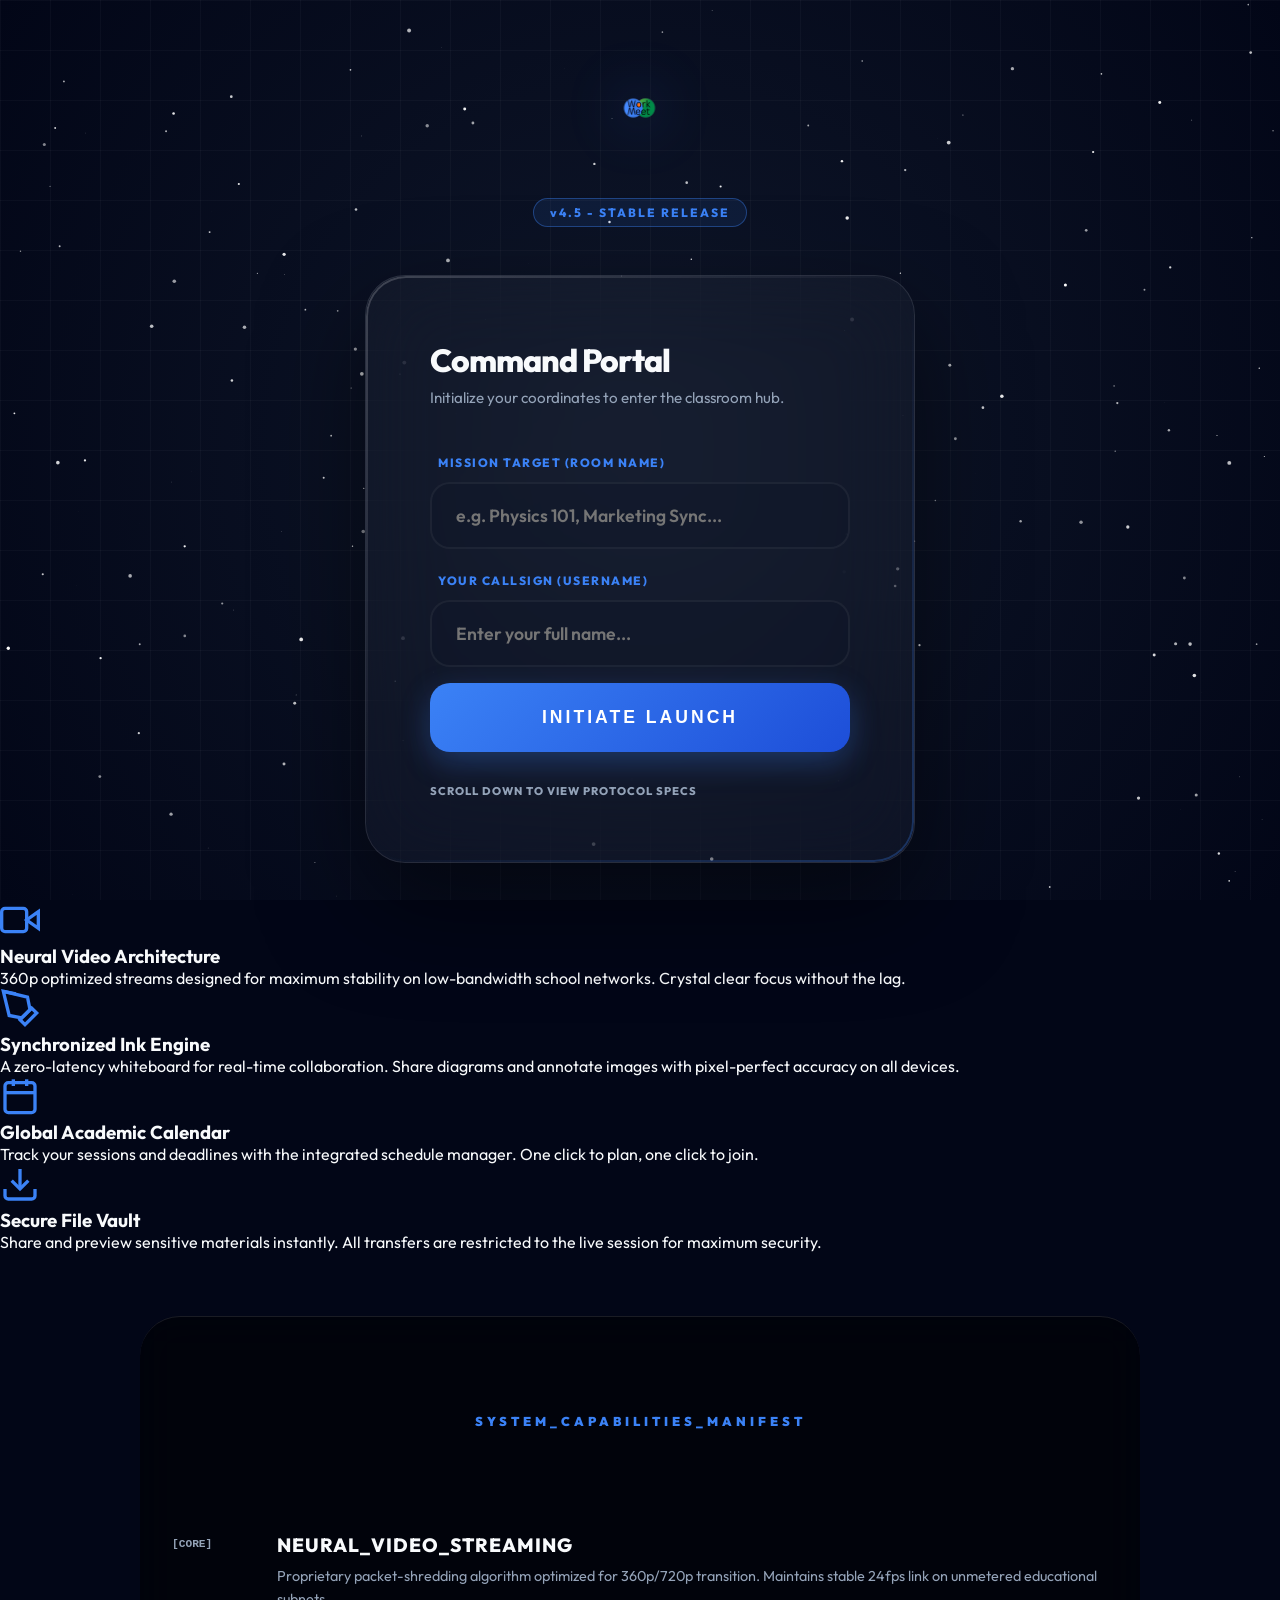
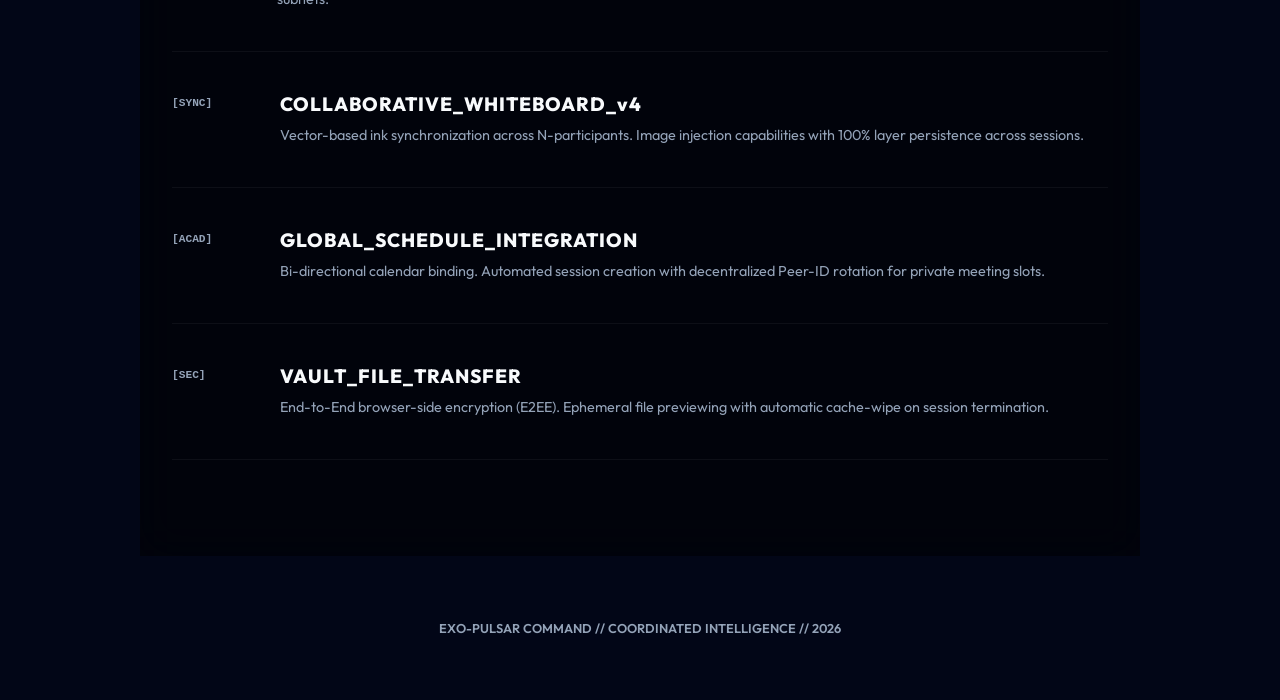
==== commit bc978231: "Add files via upload" ====
--- a/index.html
+++ b/index.html
@@ -27,13 +27,13 @@
                 <h1 class="portal-title">Command Portal</h1>
                 <p class="portal-subtitle">Initialize your coordinates to enter the classroom hub.</p>
 
-                <div class="input-group">
+                <div class="input-group" style="position: relative; z-index: 2000000000 !important; pointer-events: all !important;" onclick="document.getElementById('join-room-name').focus()">
                     <div>
                         <label class="input-label">MISSION TARGET (ROOM NAME)</label>
-                        <input type="text" id="join-room-name" class="portal-input" placeholder="e.g. Physics 101, Marketing Sync..." autofocus>
+                        <input type="text" id="join-room-name" class="portal-input" placeholder="e.g. Physics 101, Marketing Sync...">
                     </div>
                     
-                    <div>
+                    <div style="margin-top: 1.5rem;" onclick="event.stopPropagation(); document.getElementById('join-user-name').focus()">
                         <label class="input-label">YOUR CALLSIGN (USERNAME)</label>
                         <input type="text" id="join-user-name" class="portal-input" placeholder="Enter your full name...">
                     </div>
--- a/index.css
+++ b/index.css
@@ -34,6 +34,7 @@
     height: 100%;
     z-index: 0;
     background: radial-gradient(circle at 50% 50%, #0f172a 0%, #020617 100%);
+    pointer-events: none;
 }
 
 .portal-container {
@@ -86,6 +87,7 @@
     box-shadow: 0 40px 100px rgba(0,0,0,0.5);
     animation: portalLaunch 1.2s cubic-bezier(0.16, 1, 0.3, 1);
     position: relative;
+    z-index: 50;
 }
 
 .entry-portal::before {
@@ -99,6 +101,7 @@
     mask: linear-gradient(#fff 0 0) content-box, linear-gradient(#fff 0 0);
     -webkit-mask-composite: xor;
     mask-composite: exclude;
+    pointer-events: none;
 }
 
 .portal-title {
@@ -143,6 +146,9 @@
     font-family: inherit;
     transition: all 0.3s;
     outline: none;
+    position: relative;
+    z-index: 99999999 !important;
+    pointer-events: all !important;
 }
 
 .portal-input:focus {
@@ -167,6 +173,9 @@
     transition: all 0.4s cubic-bezier(0.175, 0.885, 0.32, 1.275);
     margin-top: 1rem;
     box-shadow: 0 10px 30px rgba(59, 130, 246, 0.3);
+    position: relative;
+    z-index: 1001;
+    pointer-events: all;
 }
 
 .btn-launch:hover {
@@ -189,6 +198,7 @@
     font-size: 0.8rem;
     font-weight: 600;
     letter-spacing: 1px;
+    pointer-events: none;
 }
 
 /* --- ANIMATIONS --- */
